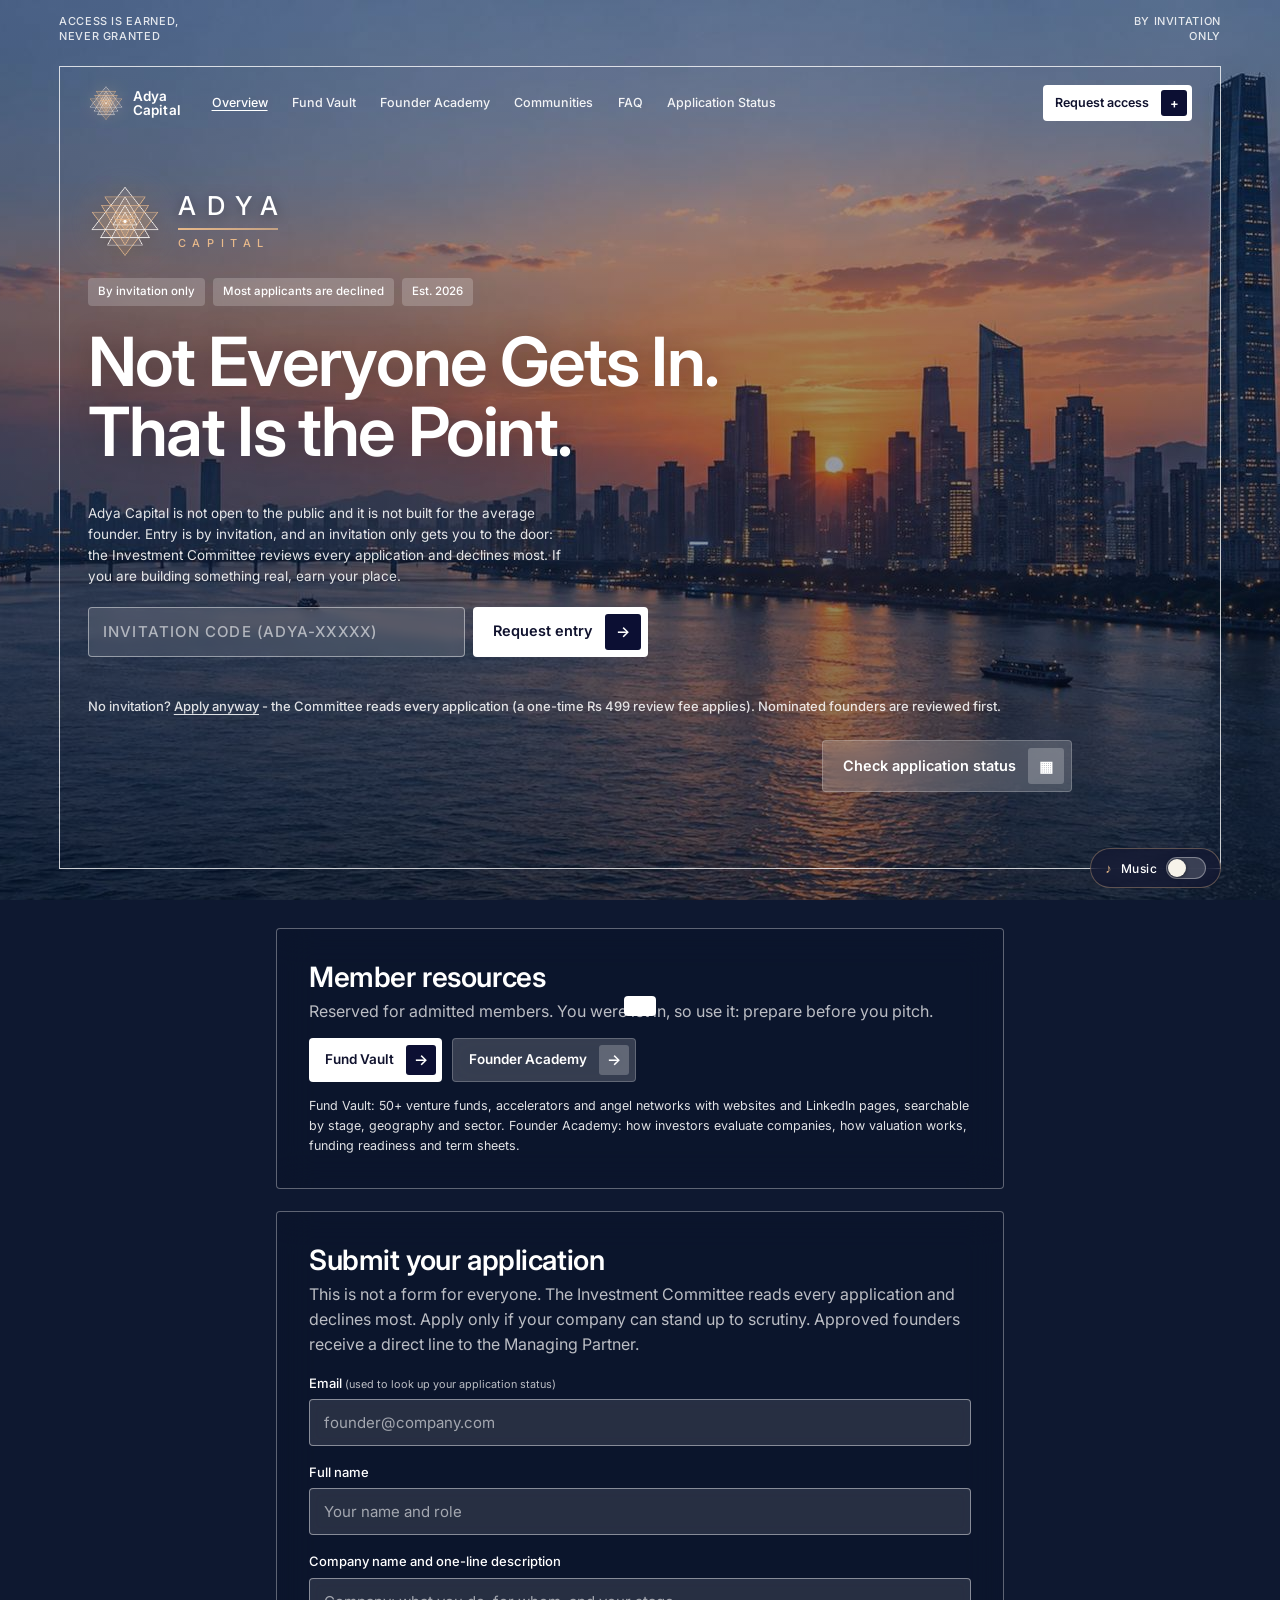
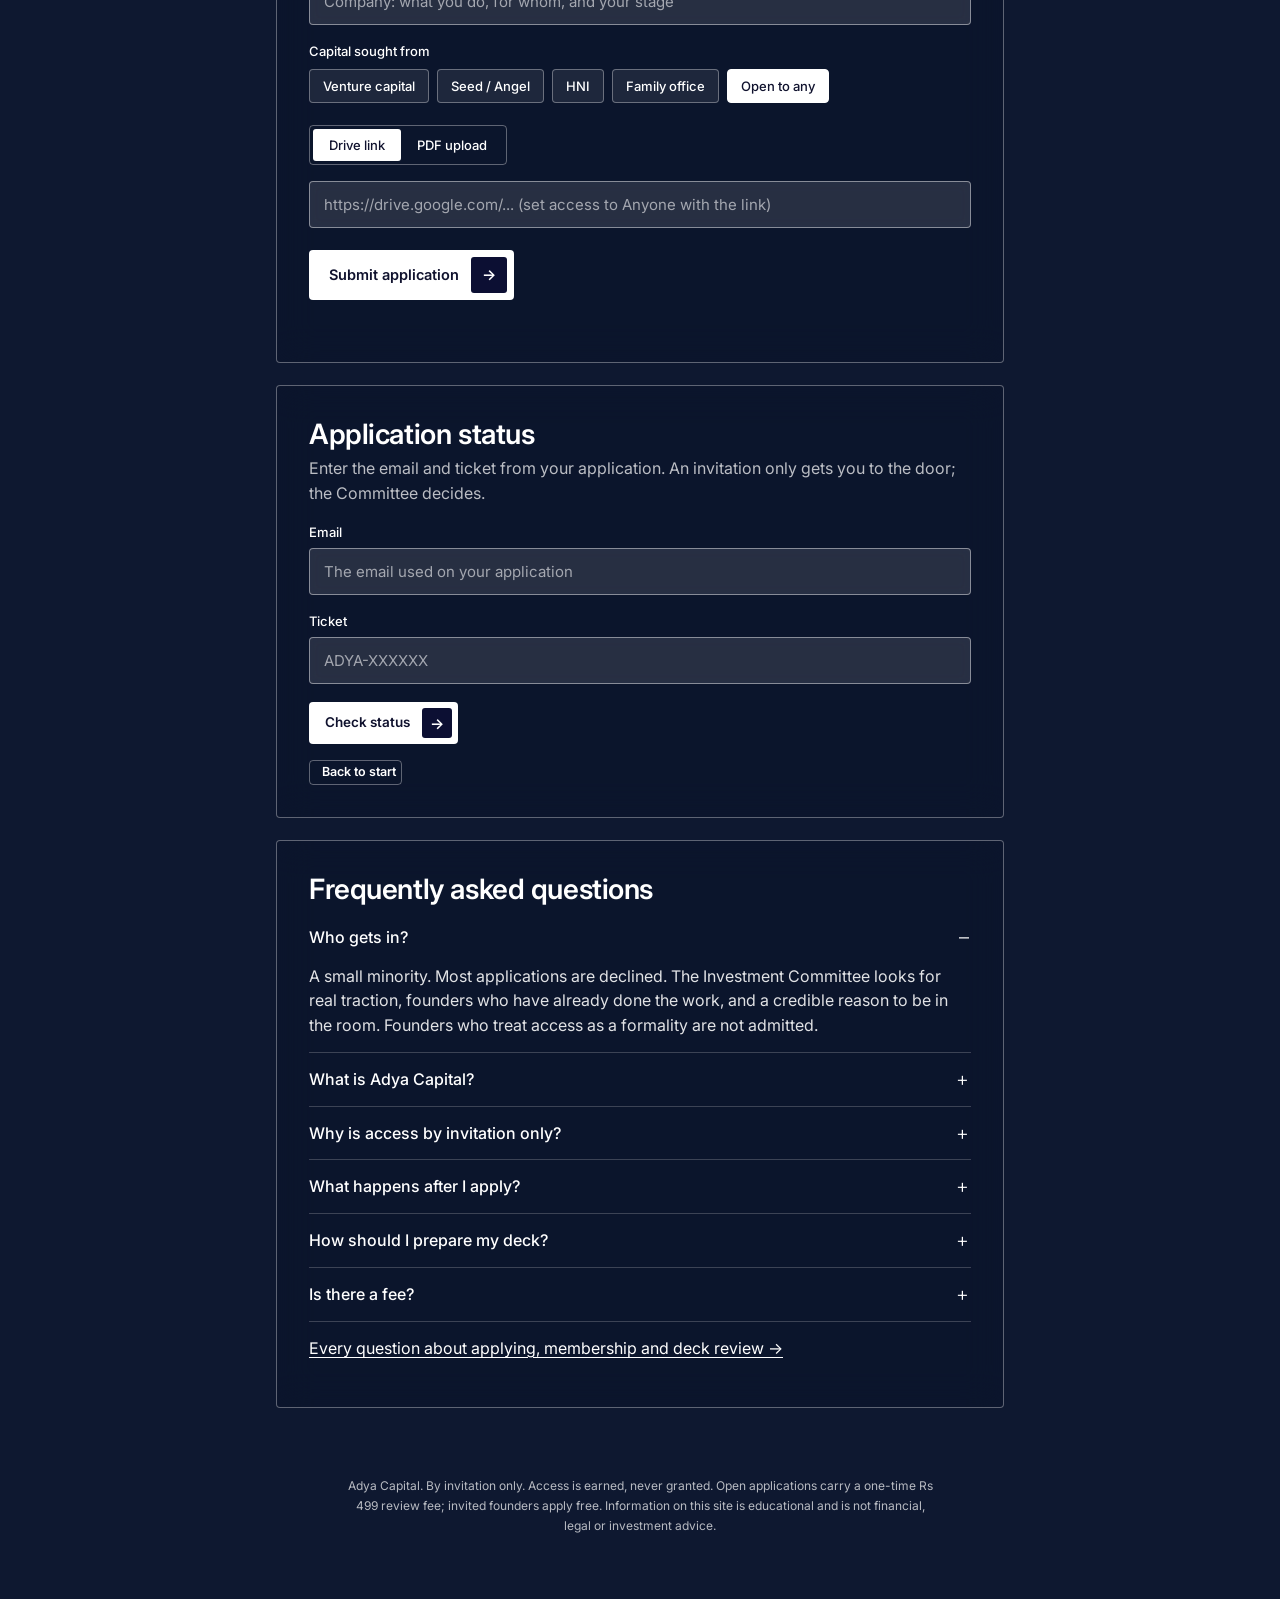
==== index.html @ 336dd70d "Adya fee-step preview" ====
<!doctype html>
<html lang="en"><head><meta charset="utf-8"><meta name="viewport" content="width=device-width,initial-scale=1,viewport-fit=cover"><meta name="theme-color" content="#2a0a14">
<title>Adya Capital | Invitation-only venture network for founders</title>
<meta name="description" content="Adya Capital is an invitation-only founder network. Access is earned and most applicants are declined. Apply with your deck, research 50+ venture funds and learn how investors decide.">
<meta name="robots" content="index,follow,max-image-preview:large">
<link rel="canonical" href="https://adyacapital.me/">
<meta property="og:type" content="website"><meta property="og:site_name" content="Adya Capital"><meta property="og:title" content="Adya Capital | Invitation-only venture network for founders"><meta property="og:description" content="Adya Capital is an invitation-only founder network. Access is earned and most applicants are declined. Apply with your deck, research 50+ venture funds and learn how investors decide."><meta property="og:url" content="https://adyacapital.me/"><meta property="og:image" content="https://adyacapital.me/og.png"><meta property="og:image:width" content="1200"><meta property="og:image:height" content="630"><meta property="og:image:alt" content="Adya Capital logo: Sri Yantra mark with ADYA CAPITAL wordmark">
<meta name="twitter:card" content="summary_large_image"><meta name="twitter:title" content="Adya Capital | Invitation-only venture network for founders"><meta name="twitter:description" content="Adya Capital is an invitation-only founder network. Access is earned and most applicants are declined. Apply with your deck, research 50+ venture funds and learn how investors decide."><meta name="twitter:image" content="https://adyacapital.me/og.png">
<script type="application/ld+json">{"@context":"https://schema.org","@type":"Organization","name":"Adya Capital","url":"https://adyacapital.me/","logo":"https://adyacapital.me/og.png","description":"Invitation-only venture network for founders."}</script>
<link rel="icon" type="image/png" href="favicon.png"><link rel="apple-touch-icon" href="apple-touch-icon.png">
<link rel="preconnect" href="https://fonts.googleapis.com"><link rel="preconnect" href="https://fonts.gstatic.com" crossorigin>
<link rel="preconnect" href="https://script.google.com">
<link href="https://fonts.googleapis.com/css2?family=Inter:wght@400;500;600&display=swap" rel="stylesheet">
<link rel="preload" as="image" href="skyline.jpg" fetchpriority="high"><link rel="preload" as="image" href="mark-t.png">
<link rel="stylesheet" href="theme.css">    <!-- Microsoft Clarity -->
    <script type="text/javascript">
        (function(c,l,a,r,i,t,y){
            c[a]=c[a]||function(){(c[a].q=c[a].q||[]).push(arguments)};
            t=l.createElement(r);t.async=1;t.src="https://www.clarity.ms/tag/"+i;
            y=l.getElementsByTagName(r)[0];y.parentNode.insertBefore(t,y);
        })(window, document, "clarity", "script", "yz0hhco7fo");
    </script>
</head><body>
<div class="bg" aria-hidden="true"></div>
<div id="gate"><section class="vhero full"><div class="frame"><nav class="nav"><a class="logo" href="index.html" aria-label="Adya Capital"><img class="lmark" src="mark-t.png" alt="" width="34" height="34"><span>Adya<br>Capital</span></a><div class="links"><a href="index.html" class="here">Overview</a><a href="vault.html">Fund Vault</a><a href="padhai.html">Founder Academy</a><a href="communities.html">Communities</a><a href="faq.html">FAQ</a><a href="index.html#status">Application Status</a></div><a class="btn sm cta" href="#invite">Request access<span class="i">+</span></a></nav>
<div class="hero-body"><div><div class="glogo" id="glogo"><img src="mark-t.png" alt="" width="120" height="120"><div class="gtxt"><b>ADYA</b><i></i><em>CAPITAL</em></div></div><div class="pills"><span class="pill">By invitation only</span><span class="pill">Most applicants are declined</span><span class="pill">Est. 2026</span></div>
<h1 class="title">Not Everyone Gets In.<br>That Is the Point.</h1></div>
<div class="hero-low"><div><p class="sub">Adya Capital is not open to the public and it is not built for the average founder. Entry is by invitation, and an invitation only gets you to the door: the Investment Committee reviews every application and declines most. If you are building something real, earn your place.</p>
<form id="gateForm" class="gform" novalidate><input id="invite" placeholder="INVITATION CODE (ADYA-XXXXX)" autocomplete="off" autocapitalize="characters" spellcheck="false" aria-label="Invitation code">
<button class="btn lg" type="submit" id="gateBtn"><span id="gateTxt">Request entry</span><span class="i">&rarr;</span></button></form>
<p class="gmsg" id="gateMsg" role="status"></p>
<p class="gmsg" style="opacity:.85">No invitation? <a href="#" id="openApply" style="color:inherit"><u>Apply anyway</u></a> - the Committee reads every application (a one-time Rs 499 review fee applies). Nominated founders are reviewed first.</p></div>
<div class="right"><a class="btn glass lg" href="#" id="toStatus"><span>Check application status</span><span class="i">&#9638;</span></a></div></div></div>
</div><div class="corner tl">Access is earned,<br>never granted</div><div class="corner tr">By invitation<br>only</div><div class="corner bl">Adya Capital</div></section></div>

<header class="vhero full" id="top"><div class="frame"><nav class="nav"><a class="logo" href="index.html" aria-label="Adya Capital"><img class="lmark" src="mark-t.png" alt="" width="34" height="34"><span>Adya<br>Capital</span></a><div class="links"><a href="index.html" class="here">Overview</a><a href="vault.html">Fund Vault</a><a href="padhai.html">Founder Academy</a><a href="communities.html">Communities</a><a href="faq.html">FAQ</a><a href="index.html#status">Application Status</a></div><a class="btn sm cta" href="#formCard">Submit deck<span class="i">+</span></a></nav>
<div class="hero-body"><div><div class="pills"><span class="pill" id="vipBadge">Member access</span><span class="pill">Investment Committee review</span><span class="pill">Not open to the public</span></div>
<h1 class="title">You Are In the Room.<br>Now Earn Your Place.</h1></div>
<div class="hero-low"><div><p class="sub">Entry only opens the door. The Investment Committee reads every application and most are declined. Submit your deck, and prepare with the Fund Vault and the Founder Academy that the public never sees.</p>
<a class="btn lg" href="#formCard">Submit your deck<span class="i">&rarr;</span></a></div>
<div class="right"><a class="btn glass lg" href="vault.html"><span>Explore the Fund Vault</span><span class="i">&#9638;</span></a></div></div></div>
</div><div class="corner tl">Access is earned,<br>never granted</div><div class="corner tr">By invitation<br>only</div><div class="corner bl">Adya Capital</div></header>

<main>
  <section class="card hidden" id="refCard">
    <h2>Your nominations</h2>
    <p class="lead">Your name stands behind every founder you invite. Nominate only people you would vouch for: those who earn a place, not those who ask for one.</p>
    <div class="refbox">
      <div class="code-row"><div class="code" id="refCode">ADYA-XXXXX</div><button class="copybtn" id="refCopy" type="button">Copy code</button></div>
      <p class="tiny" id="refLeft" style="margin:8px 0 0"></p>
      <p class="tiny" style="margin:6px 0 0;opacity:.85">Earn +1 nomination every time a founder you nominate is admitted.</p>
      <div id="nomList" class="tiny" style="margin:10px 0 0"></div>
      <div class="row">
        <button class="btn sm" id="refCopyLink" type="button">Copy invite link<span class="i">&rarr;</span></button>
        <a class="btn sm glass" id="refWa" target="_blank" rel="noopener">Share on WhatsApp<span class="i">&rarr;</span></a>
      </div>
    </div>
  </section>

  <section class="card" id="clubCard">
    <h2>Member resources</h2>
    <p class="lead">Reserved for admitted members. You were let in, so use it: prepare before you pitch.</p>
    <div class="row" style="margin-top:14px">
      <a class="btn" href="vault.html">Fund Vault<span class="i">&rarr;</span></a>
      <a class="btn glass" href="padhai.html"><span>Founder Academy</span><span class="i">&rarr;</span></a>
    </div>
    <p class="tiny" style="margin:14px 0 0">Fund Vault: 50+ venture funds, accelerators and angel networks with websites and LinkedIn pages, searchable by stage, geography and sector. Founder Academy: how investors evaluate companies, how valuation works, funding readiness and term sheets.</p>
  </section>

  <section class="card" id="formCard">
    <h2>Submit your application</h2>
    <p class="lead">This is not a form for everyone. The Investment Committee reads every application and declines most. Apply only if your company can stand up to scrutiny. Approved founders receive a direct line to the Managing Partner.</p>
    <p class="tiny hidden" id="feeNote" style="margin:0 0 12px">Open application: a one-time review fee of <b>Rs 499</b> is collected when you submit. Founders applying with an invitation code pay nothing.</p>
    <form id="pitch" novalidate>
      <label>Email <small>(used to look up your application status)</small>
        <input type="email" name="email" id="email" required placeholder="founder@company.com" autocomplete="email"></label>
      <label>Full name
        <input type="text" name="name" maxlength="120" placeholder="Your name and role" autocomplete="name"></label>
      <label>Company name and one-line description
        <input type="text" name="startup" id="startup" maxlength="160" placeholder="Company: what you do, for whom, and your stage"></label>
      <label>Capital sought from</label>
      <div class="chips" id="target">
        <button type="button" class="chip" data-v="VC">Venture capital</button>
        <button type="button" class="chip" data-v="Seed / Angel">Seed / Angel</button>
        <button type="button" class="chip" data-v="HNI">HNI</button>
        <button type="button" class="chip" data-v="Family Office">Family office</button>
        <button type="button" class="chip on" data-v="Any">Open to any</button>
      </div>
      <div class="deck">
        <div class="tabs">
          <button type="button" class="tab active" data-t="link">Drive link</button>
          <button type="button" class="tab" data-t="pdf">PDF upload</button>
        </div>
        <div class="pane" id="pane-link">
          <input type="url" name="driveLink" id="driveLink" placeholder="https://drive.google.com/... (set access to Anyone with the link)">
        </div>
        <div class="pane hidden" id="pane-pdf">
          <label class="drop" id="drop" style="margin:0"><input type="file" id="pdf" accept="application/pdf,.pdf"><span id="dropTxt">Choose a PDF (max 10 MB)</span></label>
          <p class="tiny" style="margin:8px 0 0">Decks of 10 to 15 slides move fastest.</p>
        </div>
      </div>
      <button type="submit" class="btn lg" id="submitBtn" style="margin-top:18px"><span id="submitTxt">Submit application</span><span class="i">&rarr;</span></button>
      <p class="err" id="err" role="alert"></p>
    </form>
  </section>

  <section class="card hidden" id="payCard">
    <h2>Open application fee</h2>
    <p class="lead">You are applying without an invitation, so a one-time review fee of <b>Rs 499</b> applies. It keeps the queue serious: every application is read by the Investment Committee, and most are still declined. Founders with an invitation code apply free.</p>
    <div class="paybox">
      <img src="upi-qr.png" alt="UPI QR code to pay Rs 499 to Adya Capital" class="payqr" width="180" height="180">
      <div class="paybox-r">
        <div class="ticket"><span>Fee</span> <b>&#8377;499</b></div>
        <div class="code-row" style="margin-top:10px"><div class="code" id="upiId">8860237965@yescred</div><button class="copybtn" id="upiCopy" type="button">Copy UPI ID</button></div>
        <p class="tiny">Scan the QR or pay the UPI ID from any UPI app (GPay, PhonePe, Paytm, BHIM). Amount: exactly Rs 499.</p>
      </div>
    </div>
    <label style="margin-top:16px">UPI transaction ID (UTR) <small>(12 digits, in your UPI app's payment history after paying)</small>
      <input type="text" id="utr" inputmode="numeric" autocomplete="off" maxlength="18" placeholder="e.g. 432109876512"></label>
    <button type="button" class="btn lg" id="payBtn" style="margin-top:14px"><span id="payTxt">Submit application</span><span class="i">&rarr;</span></button>
    <p class="err" id="payErr" role="alert"></p>
    <p class="tiny">The Committee verifies every payment before review begins. A wrong or fake UTR declines the application. The fee pays for review only - it does not buy admission, and it does not change the Committee's bar.</p>
    <button class="btn ghost sm" id="payBack" type="button" style="margin-top:12px">Back to the form</button>
  </section>

  <section class="card hidden" id="doneCard">
    <h2>Application received</h2>
    <p class="lead">Your application is with the Investment Committee. Most do not pass, and we will not chase you for more.</p>
    <div class="ticket"><span>Ticket</span> <b id="ticketNo">ADYA-XXXXXX</b> <button class="copybtn" id="copyTicket" type="button">Copy</button></div>
    <p class="tiny">Save this ticket. You need your email and ticket to check your status.</p>
    <p class="tiny hidden" id="feePend">Fee: Rs 499 by UPI (UTR <b id="feeUtr"></b>) - received, verification pending. Review starts once the payment is verified.</p>
    <div class="refbox">
      <h3>You may nominate <span id="invLeft">5</span> founders. Choose carefully.</h3>
      <p>Your name stands behind every founder you invite. Nominate only people you would vouch for: those who earn a place, not those who ask for one.</p>
      <div class="code-row"><div class="code" id="myCode">ADYA-XXXXX</div><button class="copybtn" id="copyCode" type="button">Copy code</button></div>
      <div class="row">
        <button class="btn sm" id="copyLink" type="button">Copy invite link<span class="i">&rarr;</span></button>
        <a class="btn sm glass" id="waShare" target="_blank" rel="noopener">Share on WhatsApp<span class="i">&rarr;</span></a>
      </div>
    </div>
    <div class="row" style="margin-top:16px">
      <button class="btn ghost sm" id="again" type="button">Submit another application</button>
      <button class="btn ghost sm" id="homeBtn" type="button">Back to start</button>
    </div>
  </section>

  <section class="card" id="statusCard">
    <h2>Application status</h2>
    <p class="lead">Enter the email and ticket from your application. An invitation only gets you to the door; the Committee decides.</p>
    <form id="statusForm" novalidate>
      <label>Email<input type="email" id="sEmail" required placeholder="The email used on your application"></label>
      <label>Ticket<input type="text" id="sTicket" required placeholder="ADYA-XXXXXX" autocapitalize="characters"></label>
      <button class="btn" type="submit" style="margin-top:18px">Check status<span class="i">&rarr;</span></button>
    </form>
    <div id="statusOut" class="status hidden" role="status"></div>
    <button class="btn ghost sm" id="statusBack" type="button" style="margin-top:16px">Back to start</button>
  </section>

  <section class="card faq">
    <h2>Frequently asked questions</h2>
    <details open><summary>Who gets in?</summary><p>A small minority. Most applications are declined. The Investment Committee looks for real traction, founders who have already done the work, and a credible reason to be in the room. Founders who treat access as a formality are not admitted.</p></details>
    <details><summary>What is Adya Capital?</summary><p>An invitation-only founder network and funding desk. Anyone may apply - an invitation code is the fast lane, not a requirement. No money buys admission: open applications carry a one-time Rs 499 review fee, and invited founders apply free.</p></details>
    <details><summary>Why is access by invitation only?</summary><p>Access is a filter, not a feature. It keeps the room small and serious. Every admitted member may nominate up to 5 founders, and their name stands behind each nomination, so nominations are made carefully.</p></details>
    <details><summary>What happens after I apply?</summary><p>The Investment Committee reviews your application and emails you when there is a decision. You can also check your status anytime with your email and ticket. Approved founders receive a direct line to the Managing Partner. Declined founders may reapply only with materially stronger traction.</p></details>
    <details><summary>How should I prepare my deck?</summary><p>Aim for 10 to 15 slides covering the problem, solution, market, traction, business model, team and the ask. Share a Drive link with access set to Anyone with the link, or upload a PDF up to 10 MB.</p></details>
    <details><summary>Is there a fee?</summary><p>Founders applying with an invitation code pay nothing. Open applications (without a code) carry a one-time Rs 499 review fee - it pays for the Committee's time, not for admission, and most applicants are still declined.</p></details>
    <p style="margin-top:14px"><a href="faq.html">Every question about applying, membership and deck review &rarr;</a></p>
  </section>
</main>
<footer><p>Adya Capital. By invitation only. Access is earned, never granted. Open applications carry a one-time Rs 499 review fee; invited founders apply free. Information on this site is educational and is not financial, legal or investment advice.</p></footer>
<button id="mute" class="" type="button" aria-label="Toggle background music" title="Background music"><span class="mic">&#9834;</span><span class="mlabel">Music</span><span class="track"><span class="knob"></span></span></button><div id="toast" class="toast"></div>
<script>(function(){var m=location.search.match(/logo=([abc])/);document.documentElement.className="lg-"+(m?m[1]:"c")})()</script><script defer src="config.js"></script>
<script defer src="pay.js"></script>
<script defer src="music.js"></script>
<script defer src="app.js"></script>
</body></html>
---- theme.css ----
:root{--ink:#fff;--mut:rgba(255,255,255,.72);--line:rgba(255,255,255,.34);--navy:#0c0f33;--glass:rgba(10,18,40,.46)}
*{box-sizing:border-box}
html,body{margin:0}
html{scroll-behavior:smooth;background:#0e1830}
body{font-family:"Inter",system-ui,-apple-system,"Segoe UI",sans-serif;color:var(--ink);font-size:16px;line-height:1.55;-webkit-font-smoothing:antialiased;min-height:100vh}
.bg{position:fixed;inset:0;z-index:0;background:linear-gradient(rgba(16,28,60,.32),rgba(10,16,36,.55)),url(skyline.jpg) center/cover no-repeat;filter:saturate(.82)}
.hidden{display:none!important}
a{color:#fff;text-underline-offset:3px}
/* hero */
.vhero{position:relative;z-index:2;padding:clamp(44px,6.2vw,66px) clamp(12px,4.6vw,64px)}
.vhero.full{min-height:100vh}.vhero.short{min-height:68vh}
.frame{position:relative;border:1px solid rgba(255,255,255,.78);display:flex;flex-direction:column;min-height:calc(100vh - clamp(88px,12.4vw,132px));padding:18px clamp(14px,2.2vw,28px) clamp(18px,3vw,30px)}
.vhero.short .frame{min-height:calc(68vh - clamp(88px,12.4vw,132px))}
.vhero.full .frame{padding-bottom:76px}
@media (min-width:721px){.vhero.full .hero-low .right{margin-right:120px}}
.corner{position:absolute;font-size:11px;letter-spacing:.06em;text-transform:uppercase;color:rgba(255,255,255,.85);line-height:1.35;font-weight:500}
.corner.tl{top:14px;left:clamp(12px,4.6vw,64px)}.corner.tr{top:14px;right:clamp(12px,4.6vw,64px);text-align:right}
.corner.bl{bottom:14px;left:clamp(12px,4.6vw,64px)}.corner.br{bottom:14px;right:clamp(12px,4.6vw,64px);text-align:right}
.nav{display:flex;align-items:center;gap:clamp(14px,2.4vw,34px);flex-wrap:wrap}
.logo{display:flex;align-items:center;gap:9px;text-decoration:none;color:#fff;font-weight:600;font-size:13.5px;line-height:1.05;letter-spacing:.01em}
.logo svg{width:30px;height:30px;flex:none}
.nav .links{display:flex;gap:clamp(12px,1.9vw,26px);flex-wrap:wrap;margin-right:auto}
.nav .links a{color:#fff;text-decoration:none;font-size:12.5px;font-weight:500;opacity:.92;white-space:nowrap}
.nav .links a:hover,.nav .links a.here{opacity:1;text-decoration:underline}
.nav .cta{margin-left:auto}
.btn{display:inline-flex;align-items:center;gap:12px;background:#fff;color:#10122e;border:0;border-radius:4px;padding:6px 6px 6px 16px;font:600 13.5px/1 "Inter",sans-serif;cursor:pointer;text-decoration:none;transition:transform .15s,box-shadow .15s}
.btn .i{display:grid;place-items:center;width:30px;height:30px;border-radius:3px;background:var(--navy);color:#fff;font-size:15px}
.btn:hover{transform:translateY(-1px);box-shadow:0 8px 24px -8px rgba(0,0,0,.5)}
.btn.lg{padding:7px 7px 7px 20px;font-size:14.5px}.btn.lg .i{width:36px;height:36px}
.btn.sm{padding:5px 5px 5px 12px;font-size:12.5px}.btn.sm .i{width:26px;height:26px;font-size:13px}
.btn.glass{background:rgba(255,255,255,.18);color:#fff;backdrop-filter:blur(10px);-webkit-backdrop-filter:blur(10px);border:1px solid rgba(255,255,255,.22)}
.btn.glass .i{background:rgba(255,255,255,.22)}
.btn.ghost{background:transparent;color:#fff;border:1px solid var(--line)}
.btn.ghost .i{background:rgba(255,255,255,.14)}
.btn:disabled{opacity:.6;cursor:wait}
.btn.ok{background:#d9f5e6}
.hero-body{flex:1;display:flex;flex-direction:column;justify-content:space-between;gap:36px;padding-top:clamp(34px,7vh,78px)}
.pills{display:flex;gap:8px;flex-wrap:wrap;margin-bottom:20px}
.pill{display:inline-flex;align-items:center;gap:7px;font-size:11.5px;font-weight:500;padding:5px 10px;border-radius:4px;background:rgba(255,255,255,.2);backdrop-filter:blur(8px);-webkit-backdrop-filter:blur(8px);color:#fff;border:0;font-family:inherit}
h1.title{font-size:clamp(34px,5.3vw,74px);line-height:1.04;letter-spacing:-.025em;font-weight:600;margin:0;max-width:15.5em;text-shadow:0 2px 30px rgba(0,0,0,.25)}
.hero-low{display:flex;justify-content:space-between;align-items:flex-end;gap:24px;flex-wrap:wrap}
.hero-low .sub{max-width:480px;font-size:13.5px;line-height:1.55;color:rgba(255,255,255,.88);margin:0 0 20px}
.hero-low .right{margin-left:auto}
.gform{display:flex;gap:8px;flex-wrap:wrap;max-width:560px}
.gform input{flex:1 1 230px;margin:0}
.gmsg{min-height:1.5em;margin:10px 0 0;font-size:13px;color:#fff;font-weight:500}
.gmsg.bad{color:#ffb3bd}
/* gate */
#gate{position:fixed;inset:0;z-index:50;overflow:auto;background:linear-gradient(rgba(16,28,60,.32),rgba(10,16,36,.5)),url(skyline.jpg) center/cover no-repeat;transition:opacity .5s}
#gate.open{opacity:0;pointer-events:none}
#gate .vhero{min-height:100%}
/* inputs */
label{display:block;font-size:13px;font-weight:500;margin:16px 0 0;color:#fff}
label small{font-weight:400;color:var(--mut)}
input,textarea{width:100%;margin-top:6px;padding:13px 14px;border-radius:4px;border:1px solid rgba(255,255,255,.45);background:rgba(255,255,255,.12);color:#fff;font:400 15px "Inter",sans-serif;backdrop-filter:blur(6px);-webkit-backdrop-filter:blur(6px);transition:border-color .15s,background .15s}
input::placeholder{color:rgba(255,255,255,.58)}
input:focus{outline:none;border-color:#fff;background:rgba(255,255,255,.2)}
#invite{text-transform:uppercase;letter-spacing:.08em;font-weight:500}
input[type=search]{font-size:16px}
/* layout */
main{position:relative;z-index:2;max-width:760px;margin:0 auto;padding:6px 16px 20px}
main.wide{max-width:1040px}
.card{background:var(--glass);backdrop-filter:blur(18px);-webkit-backdrop-filter:blur(18px);border:1px solid var(--line);border-radius:4px;padding:clamp(20px,3.4vw,32px);margin:22px 0;color:#fff}
.card h2{font-size:clamp(22px,2.6vw,28px);font-weight:600;letter-spacing:-.015em;margin:0 0 6px;line-height:1.15}
.card h3{font-size:16px;font-weight:600;margin:20px 0 6px}
.card p,.card li{color:rgba(255,255,255,.88)}
.card .lead{color:var(--mut);margin:0 0 6px}
.tiny{font-size:12.5px;color:var(--mut);line-height:1.6}
.row{display:flex;gap:10px;flex-wrap:wrap}
.chips{display:flex;flex-wrap:wrap;gap:8px;margin-top:8px}
.chip{border:1px solid var(--line);background:rgba(255,255,255,.08);color:#fff;border-radius:4px;padding:8px 13px;font:500 13px "Inter",sans-serif;cursor:pointer;transition:.12s}
.chip:hover{border-color:#fff}.chip.on{background:#fff;color:#10122e;border-color:#fff}
.deck{margin:22px 0 4px}
.tabs{display:inline-flex;gap:0;border:1px solid var(--line);border-radius:4px;padding:3px;margin-bottom:10px}
.tab{padding:8px 16px;border:0;border-radius:3px;background:transparent;color:#fff;font:500 13px "Inter",sans-serif;cursor:pointer}
.tab.active{background:#fff;color:#10122e}
.drop{display:block;border:1px dashed rgba(255,255,255,.55);border-radius:4px;padding:24px;text-align:center;cursor:pointer;background:rgba(255,255,255,.07);margin:6px 0}
.drop:hover{background:rgba(255,255,255,.14)}.drop input{display:none}
.err{color:#ffb3bd;font-weight:500;min-height:1.3em;margin:12px 0 0;font-size:14px}
.ticket{font-size:15px;border:1px solid var(--line);border-radius:4px;padding:14px 16px;margin:14px 0;background:rgba(255,255,255,.08);display:flex;align-items:center;gap:10px;flex-wrap:wrap}
.ticket b{font-size:20px;letter-spacing:.08em}
.refbox{margin:22px 0 8px;padding:20px;border:1px solid var(--line);border-radius:4px;background:rgba(255,255,255,.07)}
.refbox h3{margin:0 0 4px}.refbox p{margin:6px 0 14px}
.code-row{display:flex;gap:10px;align-items:center;flex-wrap:wrap;margin-bottom:14px}
.code{font-size:22px;font-weight:600;letter-spacing:.1em;border:1px solid var(--line);padding:9px 14px;border-radius:4px;background:rgba(0,0,0,.2)}
.copybtn{border:1px solid var(--line);background:rgba(255,255,255,.12);color:#fff;border-radius:4px;padding:7px 11px;font:500 12.5px "Inter",sans-serif;cursor:pointer}
.copybtn:hover{background:rgba(255,255,255,.24)}.copybtn.ok{background:#d9f5e6;color:#0a3d22}
.status{margin-top:18px;padding:20px;border-radius:4px;font-size:16px;line-height:1.6;border:1px solid var(--line);background:rgba(255,255,255,.08)}
.status.approved{border-color:#8de0b5;background:rgba(40,170,110,.2)}.status.rejected{border-color:#ffb3bd;background:rgba(200,50,80,.18)}
.status .phone{display:block;font-size:28px;font-weight:600;margin:10px 0;letter-spacing:.02em}
.status .mini{font-size:13px;margin-top:12px;color:var(--mut)}
.status .mini a{word-break:break-all}
.faq details{border-bottom:1px solid rgba(255,255,255,.2)}.faq details:last-child{border:0}
.faq summary{cursor:pointer;font-weight:500;padding:14px 26px 14px 0;list-style:none;position:relative}
.faq summary::-webkit-details-marker{display:none}
.faq summary:after{content:"+";position:absolute;right:2px;top:11px;font-size:20px;font-weight:300}
.faq details[open] summary:after{content:"\2013"}
.faq p{margin:0 0 14px}
footer{position:relative;z-index:2;text-align:center;color:rgba(255,255,255,.7);font-size:12px;line-height:1.7;padding:14px 22px 50px;max-width:640px;margin:0 auto}
.toast{position:fixed;left:50%;bottom:24px;transform:translate(-50%,140px);background:#fff;color:#10122e;padding:10px 16px;border-radius:4px;font-weight:500;font-size:14px;z-index:99;transition:transform .3s}
.toast.show{transform:translate(-50%,0)}
/* music control */
#mute{position:fixed;right:clamp(12px,4.6vw,64px);bottom:12px;z-index:80;display:flex;align-items:center;gap:9px;background:rgba(16,18,46,.55);backdrop-filter:blur(10px);-webkit-backdrop-filter:blur(10px);border:1px solid rgba(232,185,138,.35);color:#fff;border-radius:999px;padding:8px 14px;font:500 12px "Inter",sans-serif;cursor:pointer;user-select:none;-webkit-user-select:none}
#mute:hover{border-color:rgba(232,185,138,.7)}
#mute .mic{font-size:13px;line-height:1;color:#e8b98a}
#mute .mlabel{color:#fff;letter-spacing:.04em}
#mute .track{position:relative;flex:none;width:40px;height:22px;border-radius:999px;background:rgba(255,255,255,.16);border:1px solid rgba(255,255,255,.35);transition:background .25s ease,border-color .25s ease}
#mute .knob{position:absolute;top:1px;left:1px;width:18px;height:18px;border-radius:50%;background:#f7f3ea;box-shadow:0 1px 4px rgba(0,0,0,.45);transition:transform .25s cubic-bezier(.4,0,.2,1)}
#mute.on .track{background:rgba(255,255,255,.95);border-color:#fff}
#mute.on .knob{transform:translateX(18px);background:#10122e;box-shadow:0 1px 4px rgba(0,0,0,.35)}
/* vault */
.panel{background:var(--glass);backdrop-filter:blur(18px);-webkit-backdrop-filter:blur(18px);border:1px solid var(--line);border-radius:4px;padding:18px;margin:22px 0}
.panel input[type=search]{margin:0 0 12px}
.frow{display:flex;gap:6px;flex-wrap:wrap;align-items:center;margin:8px 0}
.frow>span{display:flex;gap:6px;flex-wrap:wrap}.frow>b{font-size:11px;letter-spacing:.08em;text-transform:uppercase;font-weight:500;color:var(--mut);min-width:78px}
.fp{border:1px solid var(--line);background:rgba(255,255,255,.07);color:#fff;border-radius:4px;padding:5px 11px;font:500 12.5px "Inter",sans-serif;cursor:pointer}
.fp:hover{border-color:#fff}.fp.on{background:#fff;color:#10122e;border-color:#fff}
.count{font-size:13px;color:var(--mut);margin:4px 2px}
.grid{display:grid;grid-template-columns:repeat(auto-fill,minmax(290px,1fr));gap:16px;margin:12px 0 28px;position:relative;z-index:2}
.fund{background:var(--glass);backdrop-filter:blur(18px);-webkit-backdrop-filter:blur(18px);border:1px solid var(--line);border-radius:4px;padding:20px;display:flex;flex-direction:column}
.fund h3{font-size:18px;font-weight:600;letter-spacing:-.01em;margin:0 0 2px}
.fund .meta{font-size:12.5px;color:var(--mut);margin-bottom:10px}
.tags{display:flex;gap:5px;flex-wrap:wrap;margin:2px 0 10px}
.tag{font-size:11.5px;font-weight:500;background:rgba(255,255,255,.2);padding:3px 8px;border-radius:3px}.tag.s{background:transparent;border:1px solid var(--line)}
.people{font-size:12.5px;color:var(--mut);margin:0 0 6px;line-height:1.7}.people a{color:#fff}
.flinks{display:flex;gap:8px;margin-top:auto;padding-top:12px;flex-wrap:wrap}
.flinks a{font-size:12.5px;font-weight:500;text-decoration:none;border-radius:4px;padding:8px 12px;background:#fff;color:#10122e}
.flinks a.in{background:transparent;color:#fff;border:1px solid var(--line)}
.empty{text-align:center;color:var(--mut);padding:40px 10px;grid-column:1/-1}
.note{color:var(--mut);font-size:12px;line-height:1.7;text-align:center;max-width:720px;margin:0 auto 24px}
/* academy */
.toc{display:flex;gap:8px;flex-wrap:wrap;margin:22px 0 0}
.toc a{font-size:12.5px;font-weight:500;text-decoration:none;border:1px solid var(--line);border-radius:4px;padding:6px 12px;background:rgba(10,18,40,.4)}
.toc a:hover{background:#fff;color:#10122e}
.lesson ol,.lesson ul{padding-left:20px}.lesson li{margin:7px 0}
.lesson table{width:100%;border-collapse:collapse;font-size:14px;margin:12px 0}
.lesson th,.lesson td{border-bottom:1px solid rgba(255,255,255,.2);padding:9px 8px;text-align:left;vertical-align:top}
.lesson th{font-size:11px;letter-spacing:.08em;text-transform:uppercase;color:var(--mut);font-weight:500}
.key{border-left:3px solid #fff;background:rgba(255,255,255,.1);padding:10px 14px;margin:14px 0;border-radius:0 4px 4px 0}
.calc{display:grid;grid-template-columns:1fr 1fr;gap:0 14px}
.result{background:rgba(255,255,255,.1);border:1px solid var(--line);border-radius:4px;padding:14px 16px;margin-top:14px;line-height:1.8}
.check{display:flex;gap:12px;align-items:flex-start;padding:10px 0;border-bottom:1px solid rgba(255,255,255,.16);cursor:pointer;margin:0;font-weight:400}
.check input{width:18px;height:18px;margin:3px 0 0;flex:none;accent-color:#fff}
.meter{height:6px;background:rgba(255,255,255,.2);border-radius:3px;overflow:hidden;margin:14px 0 0}
.meter i{display:block;height:100%;width:0;background:#fff;transition:width .4s}
.copyblock{border:1px solid var(--line);border-radius:4px;padding:14px 16px;white-space:pre-wrap;font-size:14px;line-height:1.6;background:rgba(0,0,0,.2)}
@media(max-width:720px){
 .corner.bl,.corner.br{display:none}.corner{font-size:9.5px}
 .nav{gap:10px}.nav .links{order:3;flex-basis:100%;gap:14px;margin-top:2px}.nav .cta{margin-left:auto}
 .hero-low{flex-direction:column;align-items:flex-start}.hero-low .right{margin-left:0}
 .calc{grid-template-columns:1fr}.grid{grid-template-columns:1fr}.frame{padding-top:14px}
 #mute{padding:8px 10px;gap:7px}#mute .mlabel{display:none}
 .nav .links a{display:inline-block;padding:10px 3px}
 .chip{padding:12px 15px}
 .toc a{padding:11px 13px}
 .fp{padding:10px 13px}
 .corner{font-size:10.5px}
}

.logo .lmark{width:36px;height:36px;display:block;flex:none;filter:drop-shadow(0 0 8px rgba(232,185,138,.35))}
.glogo{display:flex;margin:0 0 20px;color:#fff}
.glogo img{display:block;filter:drop-shadow(0 0 18px rgba(232,185,138,.45)) drop-shadow(0 2px 10px rgba(0,0,0,.35))}
.gtxt{display:flex;flex-direction:column}
.gtxt b{font:500 30px/1 Inter,sans-serif;letter-spacing:.42em;margin-right:-.42em;text-shadow:0 2px 14px rgba(0,0,0,.4)}
.gtxt em{font:500 11px/1 Inter,sans-serif;letter-spacing:.6em;color:#e8b98a;font-style:normal;margin-top:9px}
.gtxt i{display:block;height:1px;width:100%;margin-top:11px;background:linear-gradient(90deg,#e8b98a,rgba(232,185,138,.15))}
.lg-a .glogo .gtxt{display:none}.lg-a .glogo img{width:170px;height:170px}
.lg-b .glogo{flex-direction:column;align-items:flex-start}.lg-b .glogo img{width:112px;height:112px;margin-bottom:10px}.lg-b .gtxt i{margin-top:12px;width:210px}
.lg-c .glogo{align-items:center;gap:16px}.lg-c .glogo img{width:74px;height:74px}.lg-c .gtxt i{margin-top:9px;height:1.5px;background:linear-gradient(90deg,#e8b98a,rgba(232,185,138,.7))}.lg-c .gtxt b{font-size:26px}.lg-c .gtxt em{margin-top:8px}
@media(max-width:640px){.lg-a .glogo img{width:130px;height:130px}.lg-b .glogo img{width:92px;height:92px}.lg-c .glogo img{width:58px;height:58px}.gtxt b{font-size:22px!important}.gtxt em{font-size:9.5px}}

/* Open application fee (UPI) */
.paybox{display:flex;gap:18px;align-items:flex-start;margin-top:16px}
.payqr{width:180px;height:180px;border-radius:12px;background:#fff;padding:6px;box-sizing:border-box}
.paybox-r{flex:1;min-width:0}
@media(max-width:560px){.paybox{flex-direction:column}.payqr{width:160px;height:160px}}
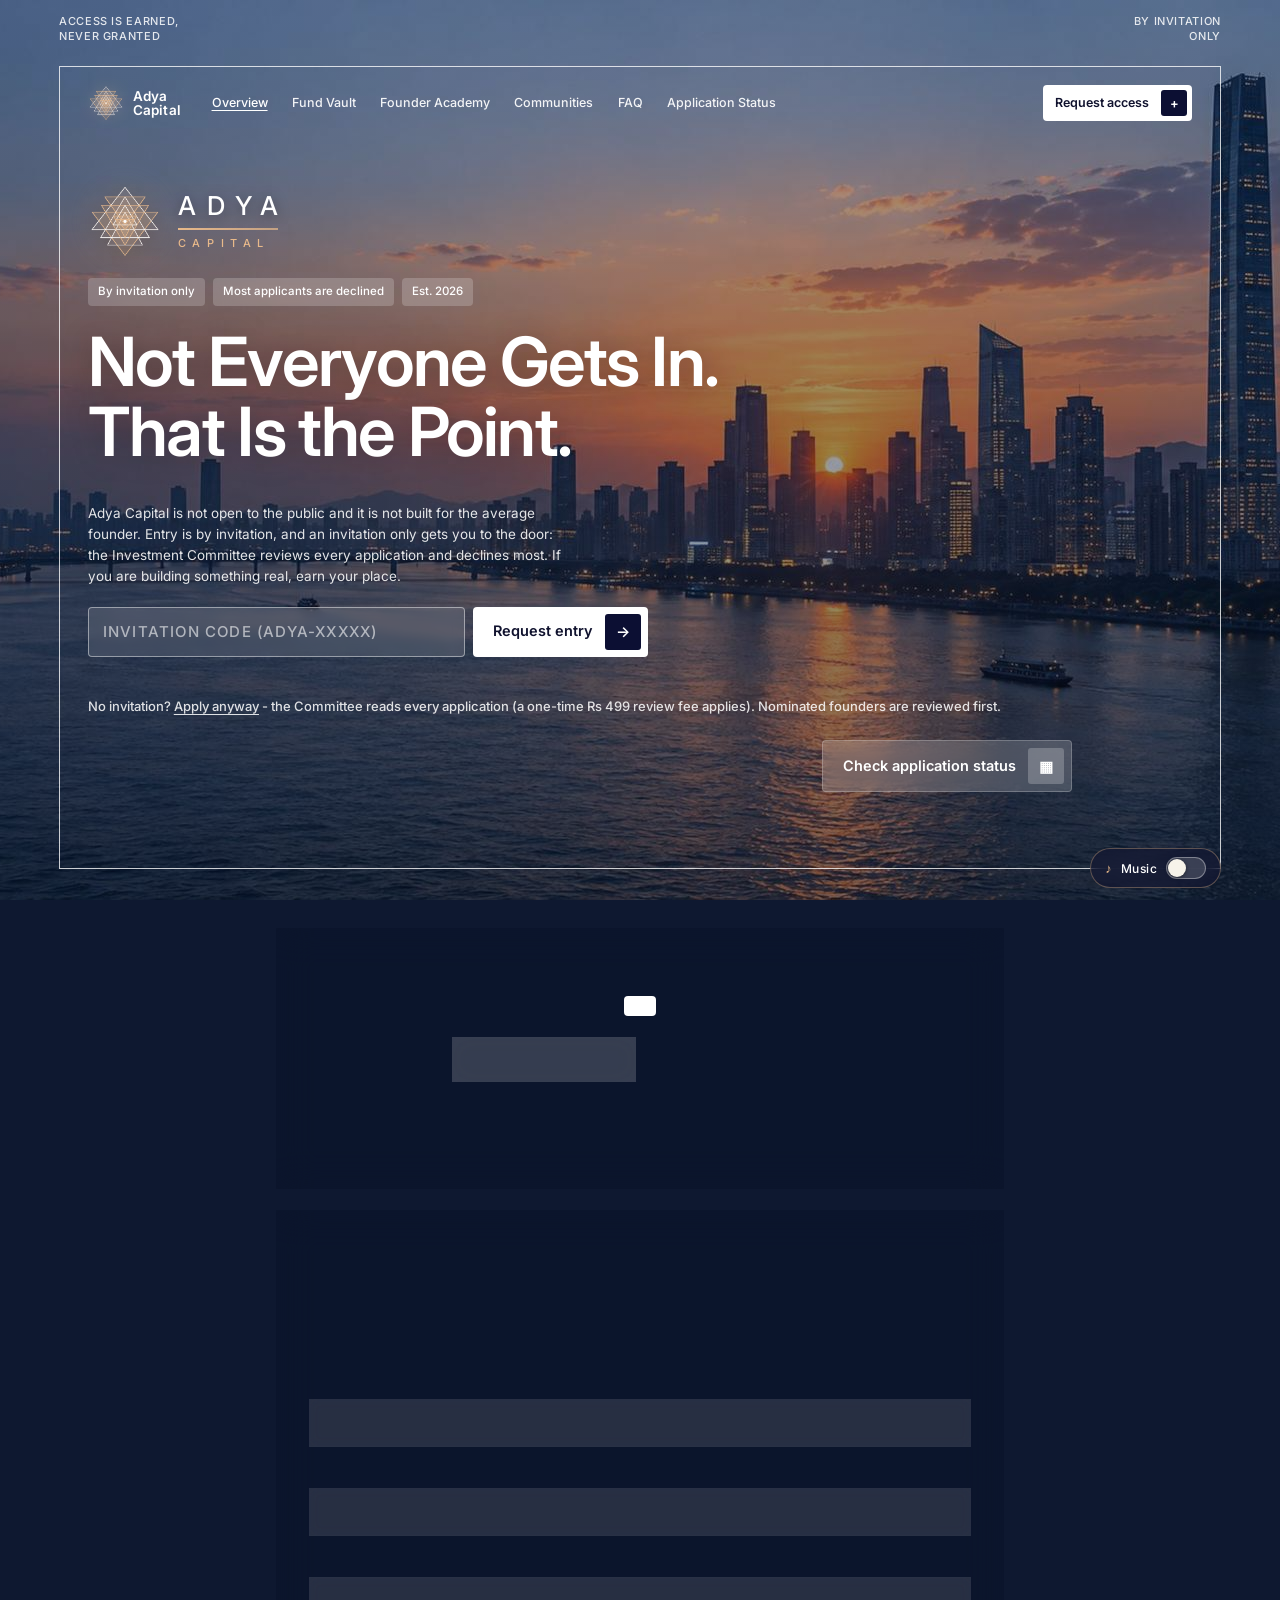
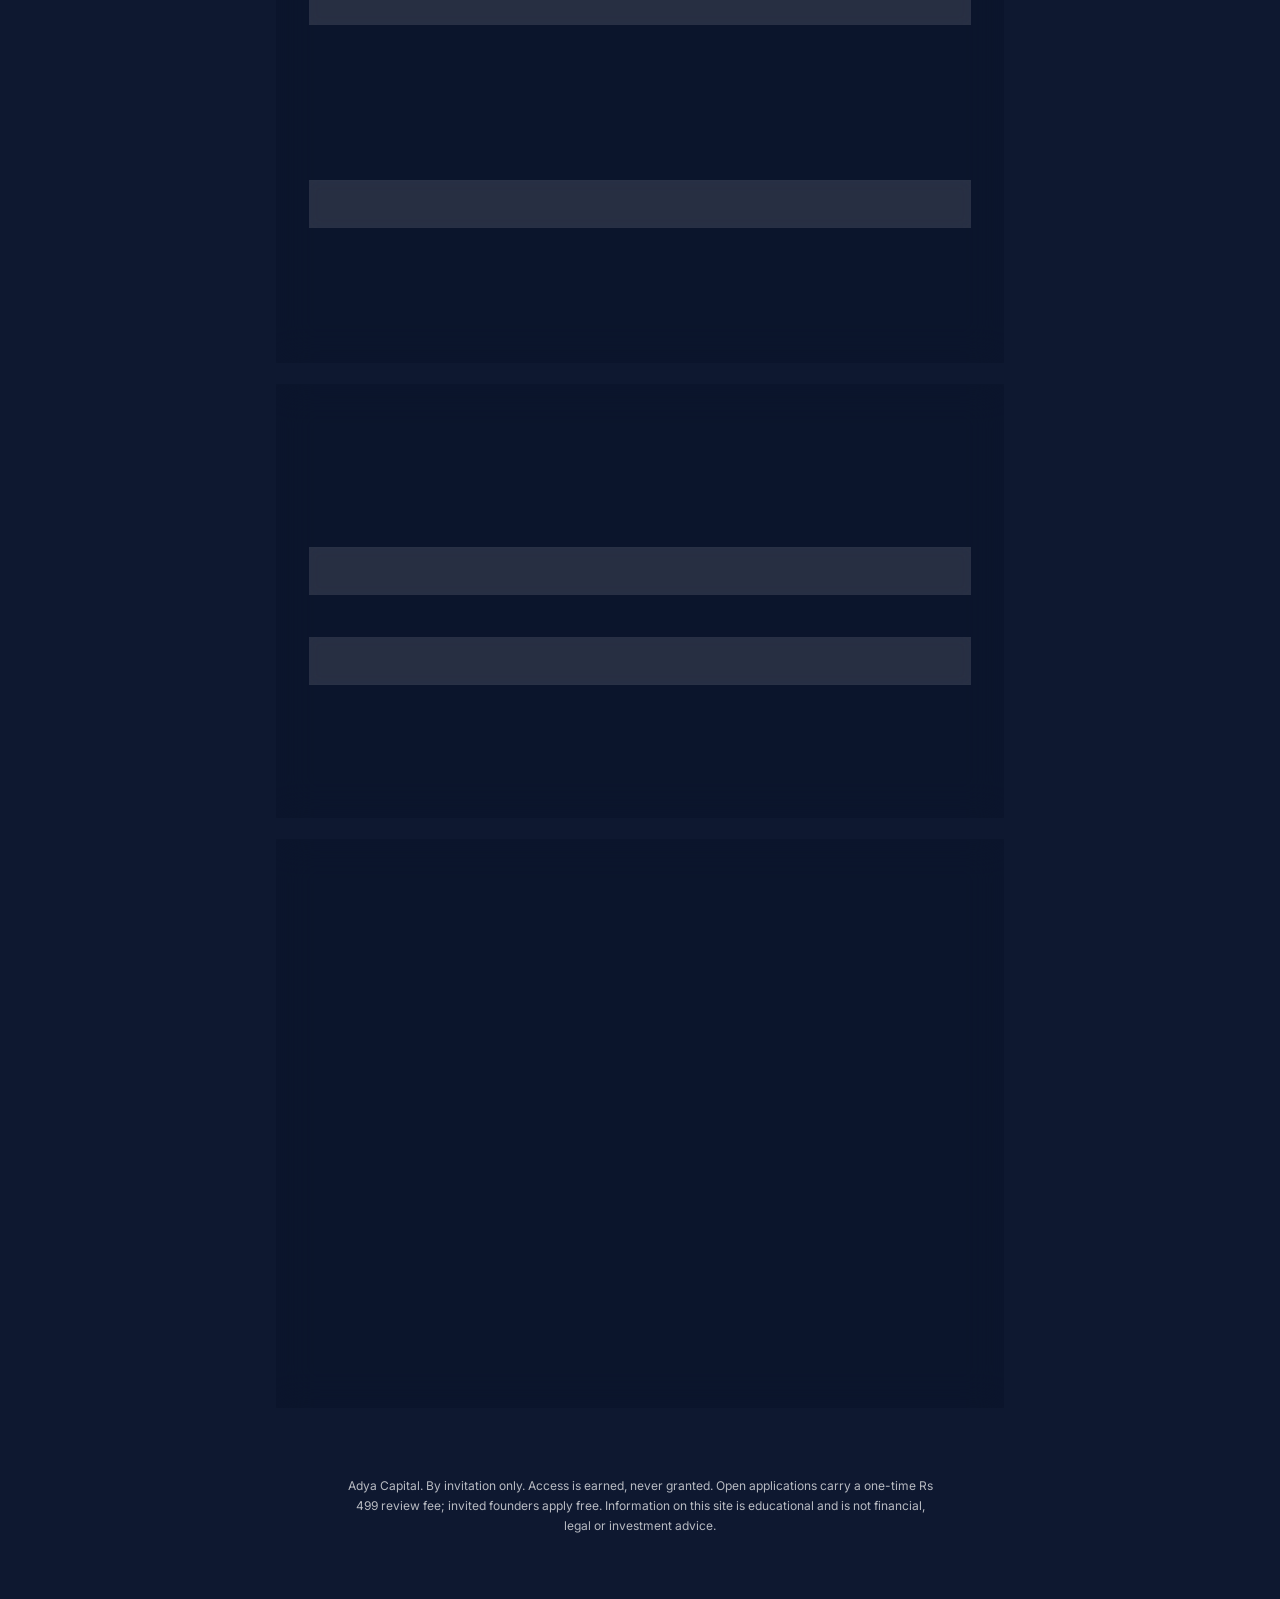
==== commit 794907c8: "Fee step: dynamic per-application UPI QR flow (provider 'qr'), checkout kept as fallback - pay.js: c" ====
--- a/index.html
+++ b/index.html
@@ -107,19 +107,39 @@
   <section class="card hidden" id="payCard">
     <h2>Open application fee</h2>
     <p class="lead">You are applying without an invitation, so a one-time review fee of <b>Rs 499</b> applies. It keeps the queue serious: every application is read by the Investment Committee, and most are still declined. Founders with an invitation code apply free.</p>
-    <div class="paybox">
-      <img src="upi-qr.png" alt="UPI QR code to pay Rs 499 to Adya Capital" class="payqr" width="180" height="180">
-      <div class="paybox-r">
-        <div class="ticket"><span>Fee</span> <b>&#8377;499</b></div>
-        <div class="code-row" style="margin-top:10px"><div class="code" id="upiId">8860237965@yescred</div><button class="copybtn" id="upiCopy" type="button">Copy UPI ID</button></div>
-        <p class="tiny">Scan the QR or pay the UPI ID from any UPI app (GPay, PhonePe, Paytm, BHIM). Amount: exactly Rs 499.</p>
+    <div class="whybox">
+      <p class="whybox-tag">Why Rs 499</p>
+      <div class="why">
+        <b>A serious read, no credibility filter.</b>
+        <p>Your deck is studied in detail by our investment team, warm intro or not. The team puts in the hours, and you receive genuine, detailed feedback from the people who actually read it.</p>
+      </div>
+      <div class="why">
+        <b>A golden pass.</b>
+        <p>The fee opens the gold features on this site: direct VC connects, our founder community, and a step-by-step pathway of guidance. Learning and insight that usually stays hidden inside a closed network.</p>
+      </div>
+      <div class="why">
+        <b>Honest terms.</b>
+        <p>Rs 499 pays for the read, nothing else. It does not buy admission, and it does not change the Committee's bar. Most applicants are still declined.</p>
       </div>
     </div>
-    <label style="margin-top:16px">UPI transaction ID (UTR) <small>(12 digits, in your UPI app's payment history after paying)</small>
-      <input type="text" id="utr" inputmode="numeric" autocomplete="off" maxlength="18" placeholder="e.g. 432109876512"></label>
+    <div id="qrBlock" class="hidden">
+      <div class="paybox">
+        <img id="qrImg" alt="UPI QR code to pay Rs 499 to Adya Capital" class="payqr" width="180" height="180">
+        <div class="paybox-r">
+          <div class="ticket"><span>Fee</span> <b>&#8377;499</b></div>
+          <p class="tiny" style="margin-top:10px">Scan with any UPI app (GPay, PhonePe, Paytm, BHIM). This QR is made just for your application and takes exactly Rs 499, once.</p>
+          <p class="tiny qrstat" id="qrStatus">Preparing your payment QR...</p>
+          <button class="linklike" id="qrCardFallback" type="button">Pay by card or netbanking instead</button>
+        </div>
+      </div>
+    </div>
+    <div id="rzpBlock" class="hidden">
+      <div class="ticket"><span>Fee</span> <b>&#8377;499</b></div>
+      <p class="tiny" style="margin-top:10px">Pay securely by UPI, card or netbanking via Razorpay. A secure payment window opens when you tap the button below; you come straight back here after paying.</p>
+    </div>
     <button type="button" class="btn lg" id="payBtn" style="margin-top:14px"><span id="payTxt">Submit application</span><span class="i">&rarr;</span></button>
     <p class="err" id="payErr" role="alert"></p>
-    <p class="tiny">The Committee verifies every payment before review begins. A wrong or fake UTR declines the application. The fee pays for review only - it does not buy admission, and it does not change the Committee's bar.</p>
+    <p class="tiny hidden" id="feeNoteRzp">Payments are processed securely by Razorpay; we never see your card or bank details. The fee pays for review only - it does not buy admission, and it does not change the Committee's bar.</p>
     <button class="btn ghost sm" id="payBack" type="button" style="margin-top:12px">Back to the form</button>
   </section>
 
@@ -129,6 +149,8 @@
     <div class="ticket"><span>Ticket</span> <b id="ticketNo">ADYA-XXXXXX</b> <button class="copybtn" id="copyTicket" type="button">Copy</button></div>
     <p class="tiny">Save this ticket. You need your email and ticket to check your status.</p>
     <p class="tiny hidden" id="feePend">Fee: Rs 499 by UPI (UTR <b id="feeUtr"></b>) - received, verification pending. Review starts once the payment is verified.</p>
+    <p class="tiny hidden" id="feePaidRzp">Fee: Rs 499 paid via Razorpay - receipt emailed by Razorpay. Your application is in the review queue.</p>
+    <p class="tiny hidden" id="feePaidQr">Fee: Rs 499 paid by UPI. Your application is in the review queue.</p>
     <div class="refbox">
       <h3>You may nominate <span id="invLeft">5</span> founders. Choose carefully.</h3>
       <p>Your name stands behind every founder you invite. Nominate only people you would vouch for: those who earn a place, not those who ask for one.</p>
--- a/theme.css
+++ b/theme.css
@@ -174,3 +174,18 @@
 .payqr{width:180px;height:180px;border-radius:12px;background:#fff;padding:6px;box-sizing:border-box}
 .paybox-r{flex:1;min-width:0}
 @media(max-width:560px){.paybox{flex-direction:column}.payqr{width:160px;height:160px}}
+
+/* Why Rs 499 explainer */
+.whybox{margin:20px 0;padding:20px;border:1px solid var(--line);border-radius:4px;background:rgba(255,255,255,.05)}
+.whybox-tag{font-size:11px;letter-spacing:.12em;text-transform:uppercase;font-weight:500;color:var(--mut);margin:0 0 14px}
+.why{margin:0 0 14px}.why:last-child{margin-bottom:0}
+.why b{display:block;font-size:14.5px;font-weight:600;margin-bottom:3px}
+.why p{margin:0;font-size:14px;color:var(--mut);line-height:1.6}
+
+/* Dynamic UPI QR fee step */
+.qrstat{margin-top:12px;color:#e3b23c}
+.qrstat::before{content:'';display:inline-block;width:7px;height:7px;border-radius:50%;background:#e3b23c;margin-right:7px;vertical-align:1px;animation:qrpulse 1.4s ease-in-out infinite}
+.qrstat.ok{color:#7fd18b}.qrstat.ok::before{background:#7fd18b;animation:none}
+@keyframes qrpulse{0%,100%{opacity:.25}50%{opacity:1}}
+.linklike{background:none;border:0;padding:0;margin-top:10px;color:#fff;opacity:.8;text-decoration:underline;text-underline-offset:3px;cursor:pointer;font-size:12px;font-family:inherit}
+.linklike:hover{opacity:1}
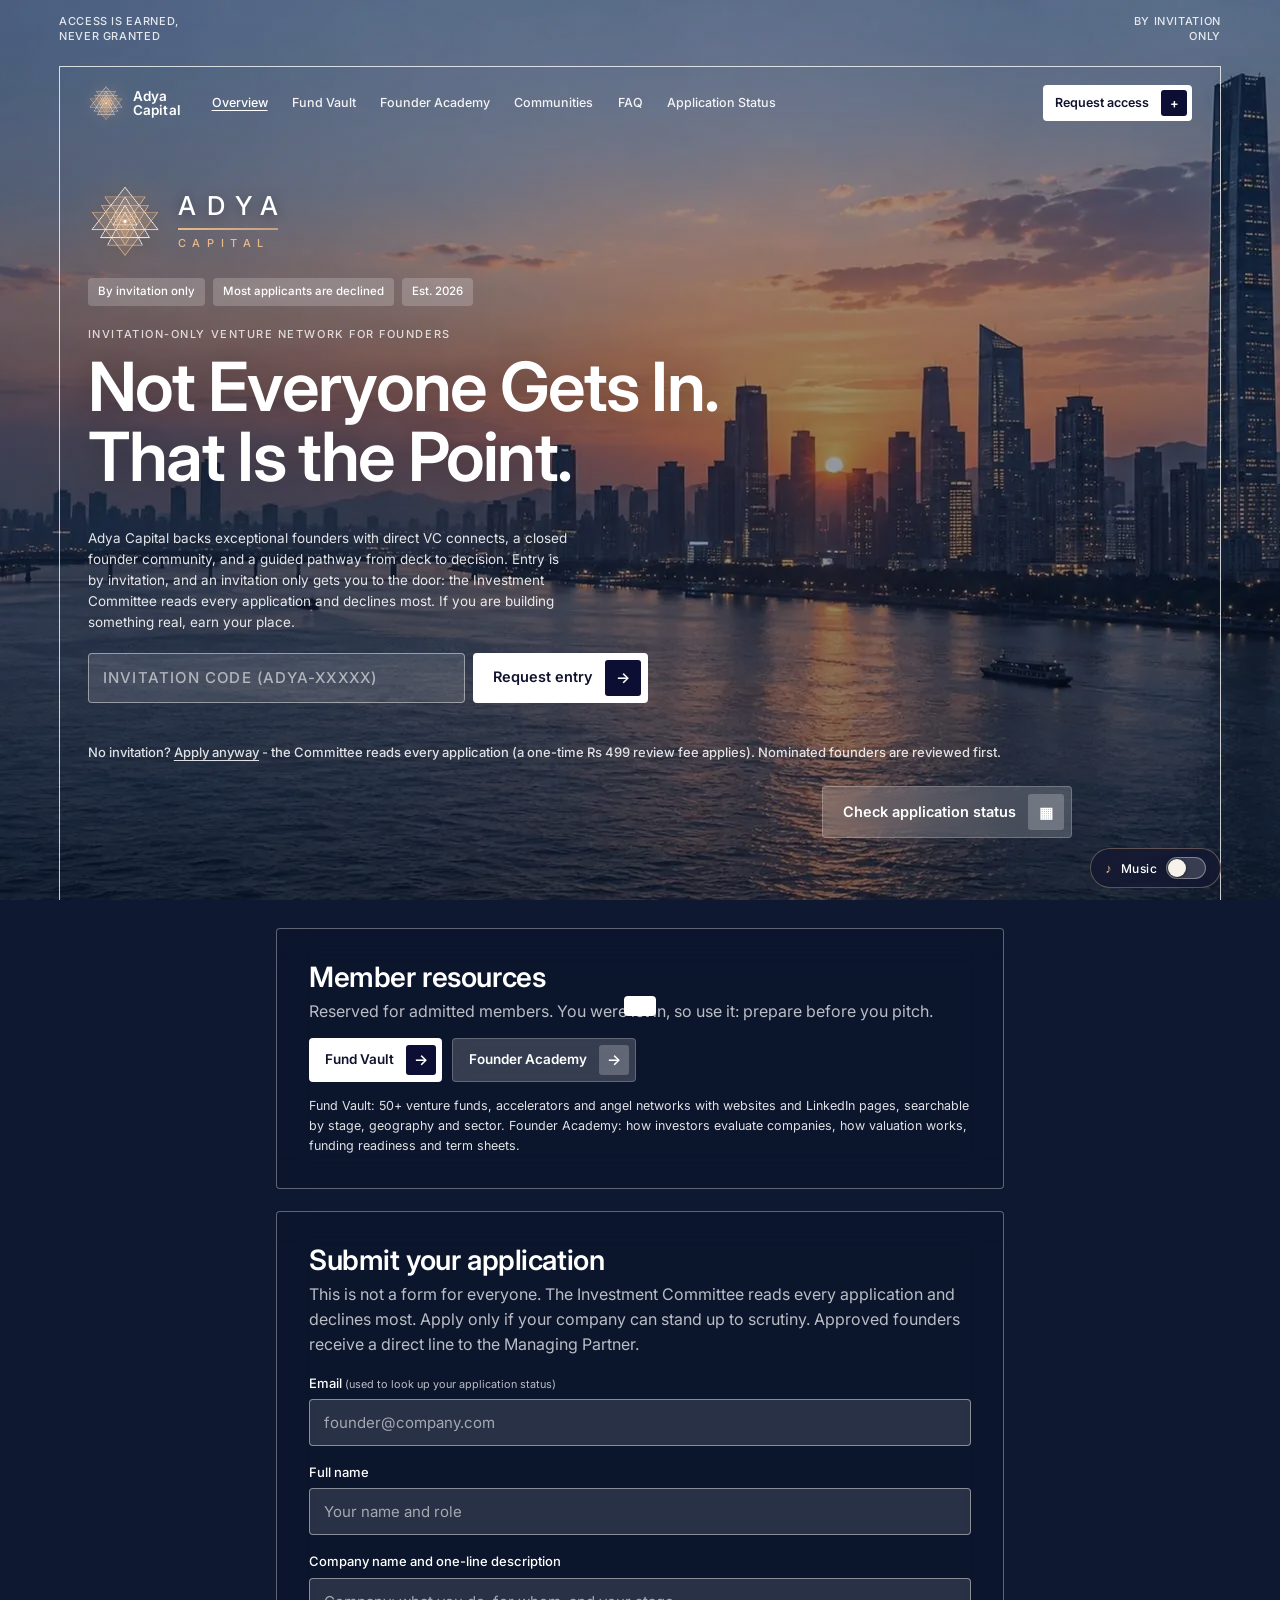
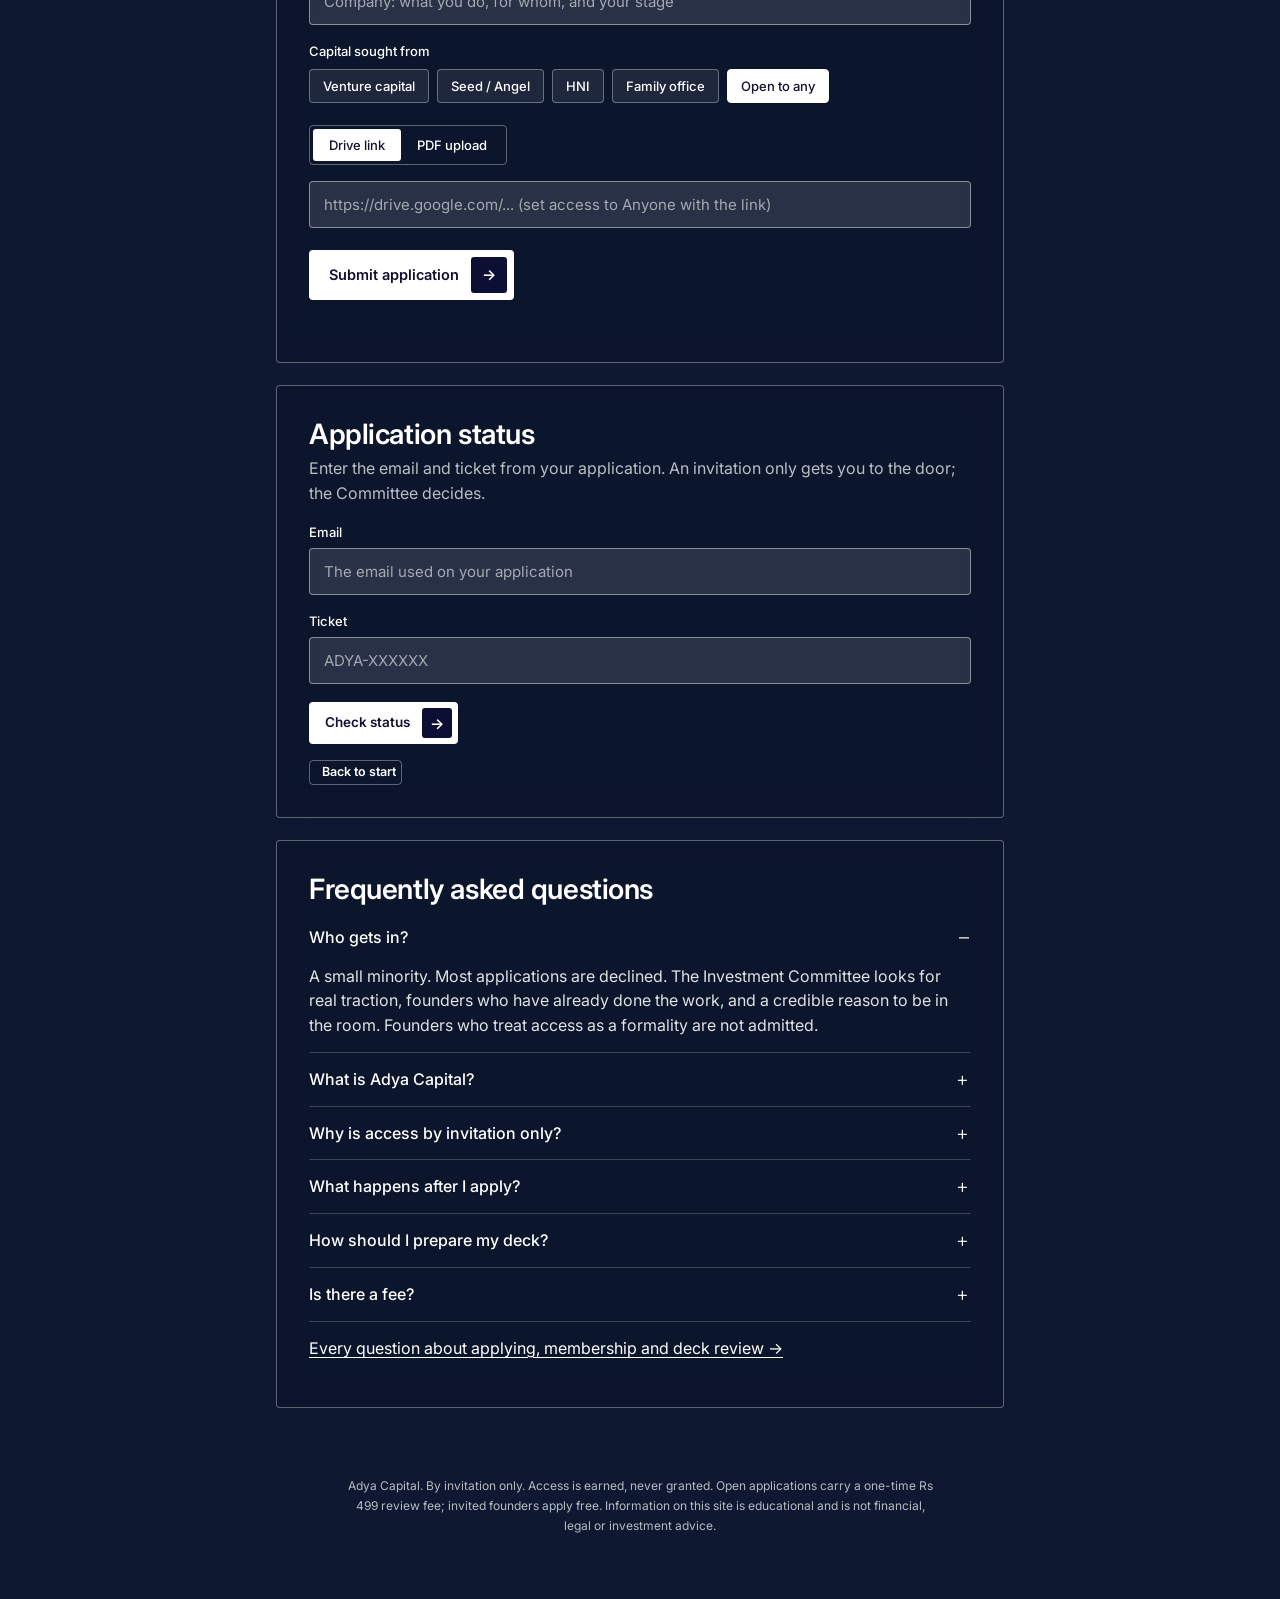
==== commit 7be3b2fd: "Performance + first-screen clarity + Clarity internal-traffic guard - skyline.jpg -> skyline.webp (8" ====
--- a/index.html
+++ b/index.html
@@ -12,9 +12,10 @@
 <link rel="preconnect" href="https://script.google.com">
 <link href="https://fonts.googleapis.com/css2?family=Inter:wght@400;500;600&display=swap" rel="stylesheet">
 <link rel="preload" as="image" href="skyline.jpg" fetchpriority="high"><link rel="preload" as="image" href="mark-t.png">
-<link rel="stylesheet" href="theme.css">    <!-- Microsoft Clarity -->
+<link rel="preload" as="image" href="skyline.webp" fetchpriority="high"><link rel="stylesheet" href="theme.css">    <!-- Microsoft Clarity -->
     <script type="text/javascript">
         (function(c,l,a,r,i,t,y){
+            try{var q=location.search.match(/[?&]internal=([01])/);if(q){if(q[1]==='1')localStorage.setItem('adya_internal','1');else localStorage.removeItem('adya_internal');}if(localStorage.getItem('adya_internal')==='1')return;}catch(e){}
             c[a]=c[a]||function(){(c[a].q=c[a].q||[]).push(arguments)};
             t=l.createElement(r);t.async=1;t.src="https://www.clarity.ms/tag/"+i;
             y=l.getElementsByTagName(r)[0];y.parentNode.insertBefore(t,y);
@@ -24,8 +25,9 @@
 <div class="bg" aria-hidden="true"></div>
 <div id="gate"><section class="vhero full"><div class="frame"><nav class="nav"><a class="logo" href="index.html" aria-label="Adya Capital"><img class="lmark" src="mark-t.png" alt="" width="34" height="34"><span>Adya<br>Capital</span></a><div class="links"><a href="index.html" class="here">Overview</a><a href="vault.html">Fund Vault</a><a href="padhai.html">Founder Academy</a><a href="communities.html">Communities</a><a href="faq.html">FAQ</a><a href="index.html#status">Application Status</a></div><a class="btn sm cta" href="#invite">Request access<span class="i">+</span></a></nav>
 <div class="hero-body"><div><div class="glogo" id="glogo"><img src="mark-t.png" alt="" width="120" height="120"><div class="gtxt"><b>ADYA</b><i></i><em>CAPITAL</em></div></div><div class="pills"><span class="pill">By invitation only</span><span class="pill">Most applicants are declined</span><span class="pill">Est. 2026</span></div>
+<p class="kicker">Invitation-only venture network for founders</p>
 <h1 class="title">Not Everyone Gets In.<br>That Is the Point.</h1></div>
-<div class="hero-low"><div><p class="sub">Adya Capital is not open to the public and it is not built for the average founder. Entry is by invitation, and an invitation only gets you to the door: the Investment Committee reviews every application and declines most. If you are building something real, earn your place.</p>
+<div class="hero-low"><div><p class="sub">Adya Capital backs exceptional founders with direct VC connects, a closed founder community, and a guided pathway from deck to decision. Entry is by invitation, and an invitation only gets you to the door: the Investment Committee reads every application and declines most. If you are building something real, earn your place.</p>
 <form id="gateForm" class="gform" novalidate><input id="invite" placeholder="INVITATION CODE (ADYA-XXXXX)" autocomplete="off" autocapitalize="characters" spellcheck="false" aria-label="Invitation code">
 <button class="btn lg" type="submit" id="gateBtn"><span id="gateTxt">Request entry</span><span class="i">&rarr;</span></button></form>
 <p class="gmsg" id="gateMsg" role="status"></p>
--- a/theme.css
+++ b/theme.css
@@ -3,7 +3,7 @@
 html,body{margin:0}
 html{scroll-behavior:smooth;background:#0e1830}
 body{font-family:"Inter",system-ui,-apple-system,"Segoe UI",sans-serif;color:var(--ink);font-size:16px;line-height:1.55;-webkit-font-smoothing:antialiased;min-height:100vh}
-.bg{position:fixed;inset:0;z-index:0;background:linear-gradient(rgba(16,28,60,.32),rgba(10,16,36,.55)),url(skyline.jpg) center/cover no-repeat;filter:saturate(.82)}
+.bg{position:fixed;inset:0;z-index:0;background:linear-gradient(rgba(16,28,60,.32),rgba(10,16,36,.55)),url(skyline.webp) center/cover no-repeat}
 .hidden{display:none!important}
 a{color:#fff;text-underline-offset:3px}
 /* hero */
@@ -36,7 +36,7 @@
 .btn.ok{background:#d9f5e6}
 .hero-body{flex:1;display:flex;flex-direction:column;justify-content:space-between;gap:36px;padding-top:clamp(34px,7vh,78px)}
 .pills{display:flex;gap:8px;flex-wrap:wrap;margin-bottom:20px}
-.pill{display:inline-flex;align-items:center;gap:7px;font-size:11.5px;font-weight:500;padding:5px 10px;border-radius:4px;background:rgba(255,255,255,.2);backdrop-filter:blur(8px);-webkit-backdrop-filter:blur(8px);color:#fff;border:0;font-family:inherit}
+.pill{display:inline-flex;align-items:center;gap:7px;font-size:11.5px;font-weight:500;padding:5px 10px;border-radius:4px;background:rgba(255,255,255,.2);color:#fff;border:0;font-family:inherit}
 h1.title{font-size:clamp(34px,5.3vw,74px);line-height:1.04;letter-spacing:-.025em;font-weight:600;margin:0;max-width:15.5em;text-shadow:0 2px 30px rgba(0,0,0,.25)}
 .hero-low{display:flex;justify-content:space-between;align-items:flex-end;gap:24px;flex-wrap:wrap}
 .hero-low .sub{max-width:480px;font-size:13.5px;line-height:1.55;color:rgba(255,255,255,.88);margin:0 0 20px}
@@ -46,13 +46,13 @@
 .gmsg{min-height:1.5em;margin:10px 0 0;font-size:13px;color:#fff;font-weight:500}
 .gmsg.bad{color:#ffb3bd}
 /* gate */
-#gate{position:fixed;inset:0;z-index:50;overflow:auto;background:linear-gradient(rgba(16,28,60,.32),rgba(10,16,36,.5)),url(skyline.jpg) center/cover no-repeat;transition:opacity .5s}
+#gate{position:fixed;inset:0;z-index:50;overflow:auto;background:linear-gradient(rgba(16,28,60,.32),rgba(10,16,36,.5)),url(skyline.webp) center/cover no-repeat;transition:opacity .5s}
 #gate.open{opacity:0;pointer-events:none}
 #gate .vhero{min-height:100%}
 /* inputs */
 label{display:block;font-size:13px;font-weight:500;margin:16px 0 0;color:#fff}
 label small{font-weight:400;color:var(--mut)}
-input,textarea{width:100%;margin-top:6px;padding:13px 14px;border-radius:4px;border:1px solid rgba(255,255,255,.45);background:rgba(255,255,255,.12);color:#fff;font:400 15px "Inter",sans-serif;backdrop-filter:blur(6px);-webkit-backdrop-filter:blur(6px);transition:border-color .15s,background .15s}
+input,textarea{width:100%;margin-top:6px;padding:13px 14px;border-radius:4px;border:1px solid rgba(255,255,255,.45);background:rgba(255,255,255,.12);color:#fff;font:400 15px "Inter",sans-serif;transition:border-color .15s,background .15s}
 input::placeholder{color:rgba(255,255,255,.58)}
 input:focus{outline:none;border-color:#fff;background:rgba(255,255,255,.2)}
 #invite{text-transform:uppercase;letter-spacing:.08em;font-weight:500}
@@ -189,3 +189,4 @@
 @keyframes qrpulse{0%,100%{opacity:.25}50%{opacity:1}}
 .linklike{background:none;border:0;padding:0;margin-top:10px;color:#fff;opacity:.8;text-decoration:underline;text-underline-offset:3px;cursor:pointer;font-size:12px;font-family:inherit}
 .linklike:hover{opacity:1}
+.kicker{font-size:11px;letter-spacing:.14em;text-transform:uppercase;color:rgba(255,255,255,.78);margin:16px 0 8px;font-weight:500}
